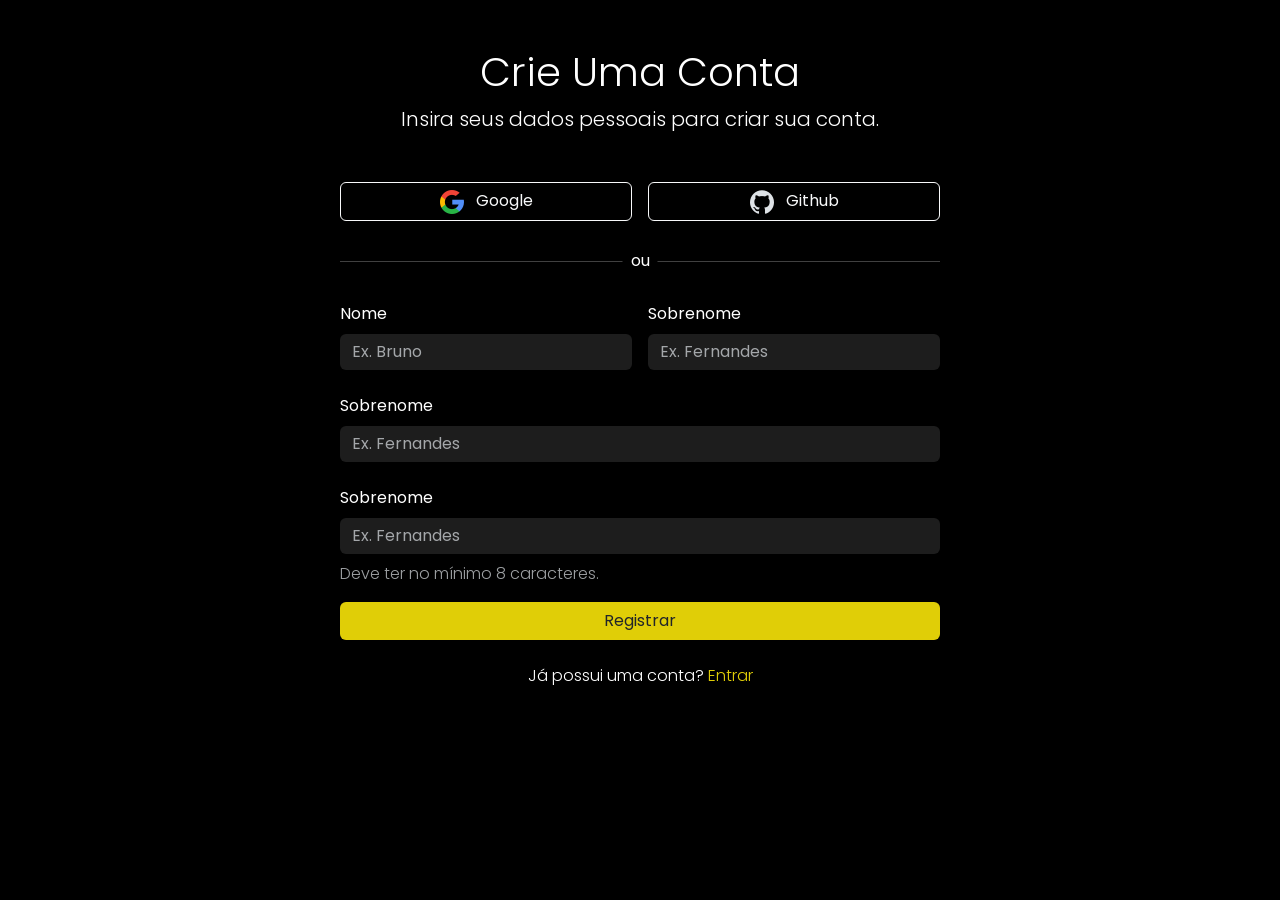
==== year1/phase_04/atividade_cap09/index.html @ 9c0a9af1 "Atividade cap09" ====
<!DOCTYPE html>
<html lang="pt-BR">
<head>
    <meta charset="UTF-8">
    <meta name="viewport" content="width=device-width, initial-scale=1.0">
    <title>Criar Conta</title>

    <!-- Favicon -->
    <link rel="shortcut icon" href="./assets/images/logo.png" type="image/x-icon">

<!-- == == == Styles == == == -->
    <!-- Bootstrap -->
    <link href="https://cdn.jsdelivr.net/npm/bootstrap@5.3.8/dist/css/bootstrap.min.css"
          integrity="sha384-sRIl4kxILFvY47J16cr9ZwB07vP4J8+LH7qKQnuqkuIAvNWLzeN8tE5YBujZqJLB"
          rel="stylesheet"
          crossorigin="anonymous">

    <!-- CSS -->
    <link rel="stylesheet" href="./assets/css/styles.css">
  
</head>
<body class="overflow-hidden pt-5 px-3 bg-black text-bg-primary">
    <div class="container text-center px-0 container-login">
        <h1 class="display-6">Crie Uma Conta</h1>
        <p class="lead mb-5">Insira seus dados pessoais para criar sua conta.</p>

        <!-- Login Options -->
        <div class="row g-0">
            <a href="#" class="col btn btn-outline-light me-2">
                <img src="./assets/images/google.png" alt="Google" class="pe-2">
                Google
            </a>
            <a href="#" class="col btn btn-outline-light ms-2">
                <img src="./assets/images/github.png" alt="Github" class="pe-2">
                Github
            </a>
        </div>

        <!-- Divider -->
        <div class="position-relative py-4">
            <hr>
            <span class="position-absolute top-50 start-50 translate-middle bg-black px-2">
                ou
            </span>
        </div>

        <!-- Register Form -->
        <form class="text-start">
            <div class="row g-0 mb-4">
                <div class="col-6 pe-2 text-start">
                    <!-- First Name Input -->
                    <label for="input1" class="form-label">Nome</label>
                    <input type="text" class="form-control input-custom border-0" id="input1" placeholder="Ex. Bruno">
                </div>

                <div class="col-6 ps-2 text-start">
                    <!-- Last Name Input -->
                    <label for="input2" class="form-label">Sobrenome</label>
                    <input type="text" class="form-control input-custom border-0" id="input2" placeholder="Ex. Fernandes">
                </div>
            </div>

            <!-- Email Input -->
            <label for="input2" class="form-label">Sobrenome</label>
            <input type="text" class="form-control input-custom border-0 mb-4" id="input2" placeholder="Ex. Fernandes">

            <!-- Password Input -->
            <label for="input2" class="form-label">Sobrenome</label>
            <input type="text" class="form-control input-custom border-0 mb-2" id="input2" placeholder="Ex. Fernandes">
            <p class="lead fs-6 password-p">Deve ter no mínimo 8 caracteres.</p>

            <!-- Submit Button -->
            <a href="#" class="btn btn-custom w-100 mb-4">
                Registrar
            </a>
        </form>

        <p class="lead fs-6">
            Já possui uma conta?
            <a href="#" class="link-custom text-decoration-none">Entrar</a>
        </p>
    </div>

<!-- == == == Scripts == == == -->
    <script src="https://cdn.jsdelivr.net/npm/bootstrap@5.3.8/dist/js/bootstrap.bundle.min.js"
            integrity="sha384-FKyoEForCGlyvwx9Hj09JcYn3nv7wiPVlz7YYwJrWVcXK/BmnVDxM+D2scQbITxI"
            crossorigin="anonymous">
    </script>
</body>
</html>
---- year1/phase_04/atividade_cap09/assets/css/styles.css ----
/* == == == Fonts == == == */
@import url('https://fonts.googleapis.com/css2?family=Poppins:ital,wght@0,100;0,200;0,300;0,400;0,500;0,600;0,700;0,800;0,900;1,100;1,200;1,300;1,400;1,500;1,600;1,700;1,800;1,900&display=swap');

/* == == == Global == == == */
body {font-family: 'Poppins', sans-serif;}
.container-login {max-width: 600px !important;}

input:focus {
    box-shadow: none !important;
    outline: none;
}

.input-custom {background-color: #1d1d1d;}

.input-custom::placeholder, 
.password-p {
    opacity: 70%;
    color: #DEE2E6;
}

.btn-custom {background-color: #e0ce07;}
.link-custom {color: #e0ce07;}
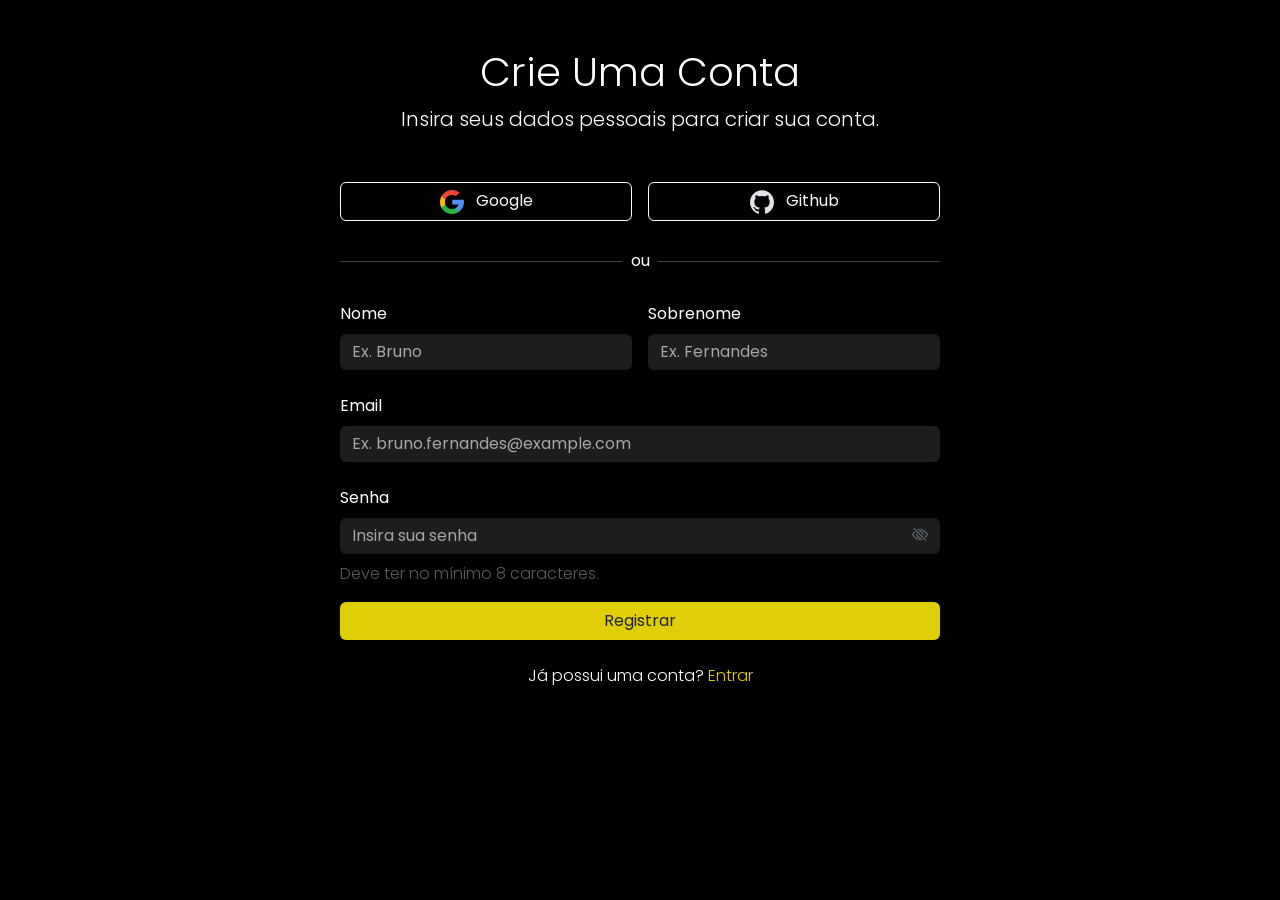
==== commit 4fbd2ba0: "Correção atividade" ====
--- a/year1/phase_04/atividade_cap09/index.html
+++ b/year1/phase_04/atividade_cap09/index.html
@@ -14,6 +14,9 @@
           integrity="sha384-sRIl4kxILFvY47J16cr9ZwB07vP4J8+LH7qKQnuqkuIAvNWLzeN8tE5YBujZqJLB"
           rel="stylesheet"
           crossorigin="anonymous">
+
+    <!-- Bootstrap Icons -->
+    <link rel="stylesheet" href="https://cdn.jsdelivr.net/npm/bootstrap-icons@1.11.3/font/bootstrap-icons.min.css">
 
     <!-- CSS -->
     <link rel="stylesheet" href="./assets/css/styles.css">
@@ -50,24 +53,28 @@
                 <div class="col-6 pe-2 text-start">
                     <!-- First Name Input -->
                     <label for="input1" class="form-label">Nome</label>
-                    <input type="text" class="form-control input-custom border-0" id="input1" placeholder="Ex. Bruno">
+                    <input type="text" class="form-control input-custom border-0 text-secondary" id="input1" placeholder="Ex. Bruno">
                 </div>
 
                 <div class="col-6 ps-2 text-start">
                     <!-- Last Name Input -->
                     <label for="input2" class="form-label">Sobrenome</label>
-                    <input type="text" class="form-control input-custom border-0" id="input2" placeholder="Ex. Fernandes">
+                    <input type="text" class="form-control input-custom border-0 text-secondary" id="input2" placeholder="Ex. Fernandes">
                 </div>
             </div>
 
             <!-- Email Input -->
-            <label for="input2" class="form-label">Sobrenome</label>
-            <input type="text" class="form-control input-custom border-0 mb-4" id="input2" placeholder="Ex. Fernandes">
+            <label for="input3" class="form-label">Email</label>
+            <input type="email" class="form-control input-custom border-0 mb-4 text-secondary" id="input3" placeholder="Ex. bruno.fernandes@example.com">
 
             <!-- Password Input -->
-            <label for="input2" class="form-label">Sobrenome</label>
-            <input type="text" class="form-control input-custom border-0 mb-2" id="input2" placeholder="Ex. Fernandes">
-            <p class="lead fs-6 password-p">Deve ter no mínimo 8 caracteres.</p>
+            <label for="input4" class="form-label">Senha</label>
+            <div class="input-group mb-2">
+                <input type="password" class="form-control input-custom border-0 text-secondary" id="input4" placeholder="Insira sua senha">
+                <span class="input-group-text input-custom border-0" id="togglePassword" style="cursor: pointer;">
+                    <i class="bi bi-eye-slash text-secondary"></i> </span>
+            </div>
+            <p class="lead fs-6 password-p text-white-50">Deve ter no mínimo 8 caracteres.</p>
 
             <!-- Submit Button -->
             <a href="#" class="btn btn-custom w-100 mb-4">
@@ -82,9 +89,13 @@
     </div>
 
 <!-- == == == Scripts == == == -->
+    <!-- Bootstrap-->
     <script src="https://cdn.jsdelivr.net/npm/bootstrap@5.3.8/dist/js/bootstrap.bundle.min.js"
             integrity="sha384-FKyoEForCGlyvwx9Hj09JcYn3nv7wiPVlz7YYwJrWVcXK/BmnVDxM+D2scQbITxI"
             crossorigin="anonymous">
     </script>
+
+    <!-- Javascript -->
+    <script src="./assets/javascript/scripts.js"></script>
 </body>
 </html>
